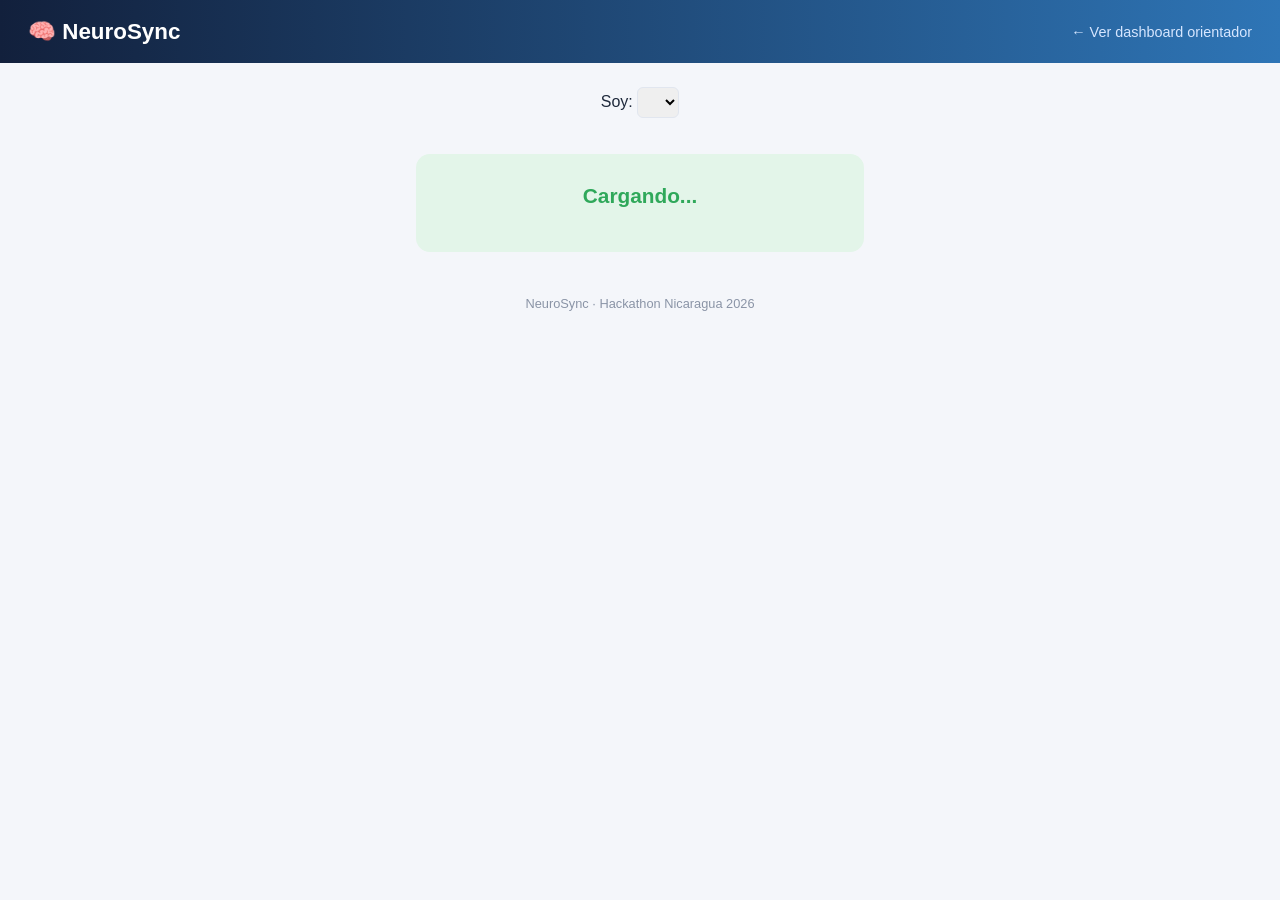
==== app_web/estudiante.html @ ca0afb2f "feat:Guia por voz en las pausas Guiadas (Web specch api) Calidad" ====
<!DOCTYPE html>
<html lang="es">
<head>
<meta charset="UTF-8">
<meta name="viewport" content="width=device-width, initial-scale=1.0">
<title>NeuroSync · Mi estado</title>
<link rel="stylesheet" href="style.css">
</head>
<body class="estudiante">
  <header>
    <h1>🧠 NeuroSync</h1>
    <a class="link-suave" href="index.html">← Ver dashboard orientador</a>
  </header>

  <main class="centrado">
    <label class="selector-label">Soy:
      <select id="usuario-select"></select>
    </label>

    <div id="estado-card" class="estado-card normal">
      <p class="estado-texto">Cargando...</p>
      <p class="estado-detalle muted"></p>
    </div>

    <div id="intervencion" class="oculto">
      <button onclick="sonidoActivado = !sonidoActivado; this.textContent = sonidoActivado ? '🔊 Sonido activado' : '🔇 Sonido silenciado';" style="background:none; border:1px solid var(--border); border-radius:6px; padding:4px 10px; font-size:11px; cursor:pointer; margin-bottom:10px;">🔊 Sonido activado</button>
      <h2>Tómate un momento 🌿</h2>
      <div class="respiracion">
        <div class="circulo"></div>
      </div>
      <p id="instruccion">Inhala...</p>
    </div>
  </main>

  <footer>NeuroSync · Hackathon Nicaragua 2026</footer>
  <script src="script.js"></script>
</body>
</html>
---- app_web/style.css ----
:root {
  --azul-oscuro: #12203c;
  --azul: #2e75b6;
  --teal: #2fbf9f;
  --gris-claro: #f4f6fa;
  --texto: #1f2a3c;
  --rojo: #d64545;
  --amarillo: #e0a80e;
  --verde: #2fa85a;
  --borde: #e1e6ef;
}

* { box-sizing: border-box; }

body {
  margin: 0;
  font-family: -apple-system, "Segoe UI", Arial, sans-serif;
  background: var(--gris-claro);
  color: var(--texto);
}

header {
  background: linear-gradient(90deg, var(--azul-oscuro), var(--azul));
  color: #fff;
  padding: 18px 28px;
  display: flex;
  align-items: center;
  justify-content: space-between;
  flex-wrap: wrap;
  gap: 8px;
}

header h1 { margin: 0; font-size: 1.4rem; }
header .subt { font-size: 0.95rem; font-weight: 400; opacity: 0.85; margin-left: 8px; }
.link-suave { color: #d6e6ff; text-decoration: none; font-size: 0.9rem; }
.link-suave:hover { text-decoration: underline; }

main {
  max-width: 900px;
  margin: 24px auto;
  padding: 0 16px;
  display: grid;
  gap: 20px;
}

.tarjeta {
  background: #fff;
  border: 1px solid var(--borde);
  border-radius: 10px;
  padding: 18px 20px;
}

.tarjeta h2 { margin-top: 0; font-size: 1.1rem; }

table { width: 100%; border-collapse: collapse; }
th, td { text-align: left; padding: 8px 10px; border-bottom: 1px solid var(--borde); font-size: 0.92rem; }
tr.fila-alerta { background: #fdeceb; }

.muted { color: #8a94a6; font-size: 0.9rem; }

.badge { padding: 3px 9px; border-radius: 12px; font-size: 0.8rem; font-weight: 600; }
.badge.normal { background: #e3f5e9; color: var(--verde); }
.badge.alerta { background: #fbe1e0; color: var(--rojo); }

.alerta-item {
  display: flex;
  justify-content: space-between;
  align-items: center;
  background: #fdeceb;
  border-left: 4px solid var(--rojo);
  padding: 10px 12px;
  border-radius: 6px;
  margin-bottom: 8px;
}
.alerta-item button {
  background: var(--azul);
  color: #fff;
  border: none;
  padding: 6px 12px;
  border-radius: 6px;
  cursor: pointer;
  font-size: 0.85rem;
}
.alerta-item button:hover { background: var(--azul-oscuro); }

#selector-usuario {
  margin-bottom: 12px;
  padding: 6px 10px;
  border-radius: 6px;
  border: 1px solid var(--borde);
}

footer {
  text-align: center;
  color: #8a94a6;
  font-size: 0.8rem;
  padding: 20px;
}

/* ---- Vista estudiante ---- */
body.estudiante main.centrado {
  max-width: 480px;
  text-align: center;
}

.selector-label { display: block; margin-bottom: 16px; }
.selector-label select { padding: 6px 10px; border-radius: 6px; border: 1px solid var(--borde); }

.estado-card {
  padding: 30px 20px;
  border-radius: 14px;
  background: #e3f5e9;
  transition: background 0.4s ease;
}
.estado-card.alerta { background: #fdeceb; }
.estado-texto { font-size: 1.3rem; font-weight: 700; margin: 0; }
.estado-card.normal .estado-texto { color: var(--verde); }
.estado-card.alerta .estado-texto { color: var(--rojo); }
.estado-detalle { margin-top: 6px; }

#intervencion { margin-top: 26px; }
#intervencion.oculto { display: none; }

.respiracion {
  display: flex;
  justify-content: center;
  align-items: center;
  height: 160px;
}
.circulo {
  width: 80px;
  height: 80px;
  border-radius: 50%;
  background: var(--teal);
  opacity: 0.85;
  animation: respirar 6s ease-in-out infinite;
}
@keyframes respirar {
  0%   { transform: scale(1);   }
  50%  { transform: scale(1.6); }
  100% { transform: scale(1);   }
}
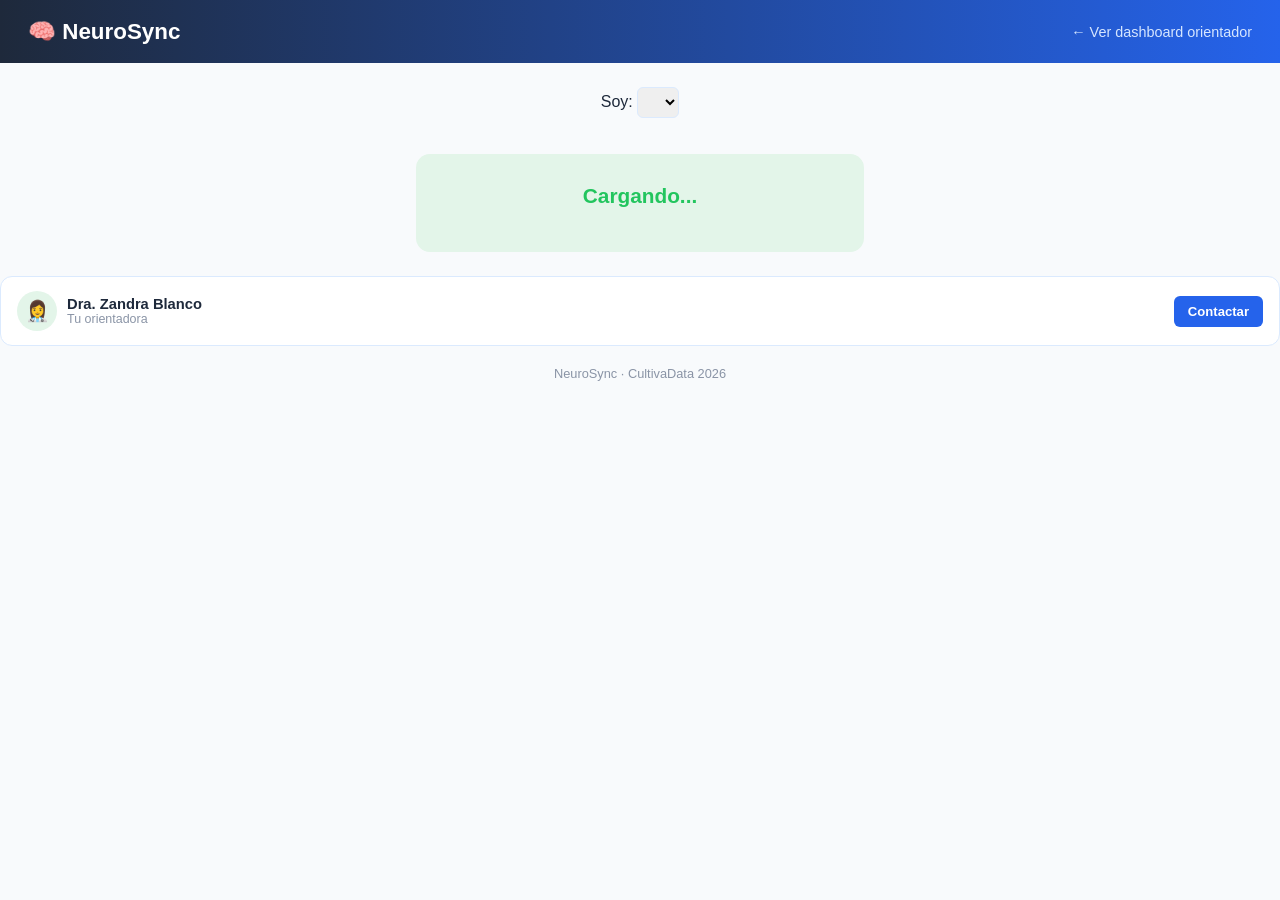
==== commit 55a61838: "feat: Tarjeta de auyuda dra. Zandra Blanco Reactiva al estado del estudiante." ====
--- a/app_web/estudiante.html
+++ b/app_web/estudiante.html
@@ -31,8 +31,18 @@
       <p id="instruccion">Inhala...</p>
     </div>
   </main>
-
-  <footer>NeuroSync · Hackathon Nicaragua 2026</footer>
+  <section id="orientador-card" class="orientador-card">
+  <div class="orientador-info">
+    <div class="orientador-avatar">👩‍⚕️</div>
+    <div>
+      <p class="orientador-nombre">Dra. Zandra Blanco</p>
+      <p class="orientador-rol muted">Tu orientadora</p>
+    </div>
+  </div>
+  <a id="btn-contactar-orientador" class="btn-contactar" href="mailto:maria.lopez@universidad.edu?subject=Quiero%20conversar">Contactar</a>
+  <p id="orientador-nota" class="orientador-nota oculto">Notamos que llevas un tiempo con señales de estrés. Si quieres, puedes escribirle directamente.</p>
+</section>
+  <footer>NeuroSync · CultivaData 2026</footer>
   <script src="script.js"></script>
 </body>
 </html>
--- a/app_web/style.css
+++ b/app_web/style.css
@@ -1,13 +1,15 @@
 :root {
-  --azul-oscuro: #12203c;
-  --azul: #2e75b6;
-  --teal: #2fbf9f;
-  --gris-claro: #f4f6fa;
-  --texto: #1f2a3c;
-  --rojo: #d64545;
-  --amarillo: #e0a80e;
-  --verde: #2fa85a;
-  --borde: #e1e6ef;
+  --azul-marca: #5ABCF9;   /* NeuroSync azul - identidad de marca */
+  --azul-oscuro: #1E293B;  /* Azul oscuro - títulos y texto principal */
+  --azul: #2563EB;         /* Azul - acción, botones, navegación */
+  --teal: #2fbf9f;         /* se mantiene para la animación de respiración */
+  --gris-claro: #F8FAFC;   /* Blanco - fondo principal */
+  --texto: #1E293B;        /* Azul oscuro - texto principal */
+  --rojo: #EF4444;         /* Alertas prioritarias */
+  --naranja: #F97316;      /* Riesgo elevado */
+  --amarillo: #FACC15;     /* Estado de observación */
+  --verde: #22C55E;        /* Estado estable */
+  --borde: #DBEAFE;        /* Azul claro - bordes y fondos suaves */
 }
 
 * { box-sizing: border-box; }
@@ -140,3 +142,42 @@
   50%  { transform: scale(1.6); }
   100% { transform: scale(1);   }
 }
+
+.orientador-card {
+  display: flex;
+  flex-wrap: wrap;
+  align-items: center;
+  justify-content: space-between;
+  gap: 12px;
+  background: #fff;
+  border: 1px solid var(--borde);
+  border-radius: 12px;
+  padding: 14px 16px;
+  margin-top: 16px;
+  transition: background 0.3s ease, border-color 0.3s ease;
+}
+.orientador-card.destacada {
+  background: #eef5ff;
+  border-color: var(--azul);
+}
+.orientador-info { display: flex; align-items: center; gap: 10px; }
+.orientador-avatar {
+  width: 40px; height: 40px; border-radius: 50%;
+  background: #e3f5e9; display: flex; align-items: center; justify-content: center;
+  font-size: 20px;
+}
+.orientador-nombre { margin: 0; font-weight: 600; font-size: 0.92rem; }
+.orientador-rol { margin: 0; font-size: 0.78rem; }
+.btn-contactar {
+  background: var(--azul); color: #fff; text-decoration: none;
+  padding: 8px 14px; border-radius: 6px; font-size: 0.82rem; font-weight: 600;
+  white-space: nowrap;
+}
+.btn-contactar:hover { background: var(--azul-oscuro); }
+.orientador-nota {
+  width: 100%;
+  font-size: 0.8rem;
+  color: var(--azul-oscuro);
+  margin: 8px 0 0;
+}
+.orientador-nota.oculto { display: none; }
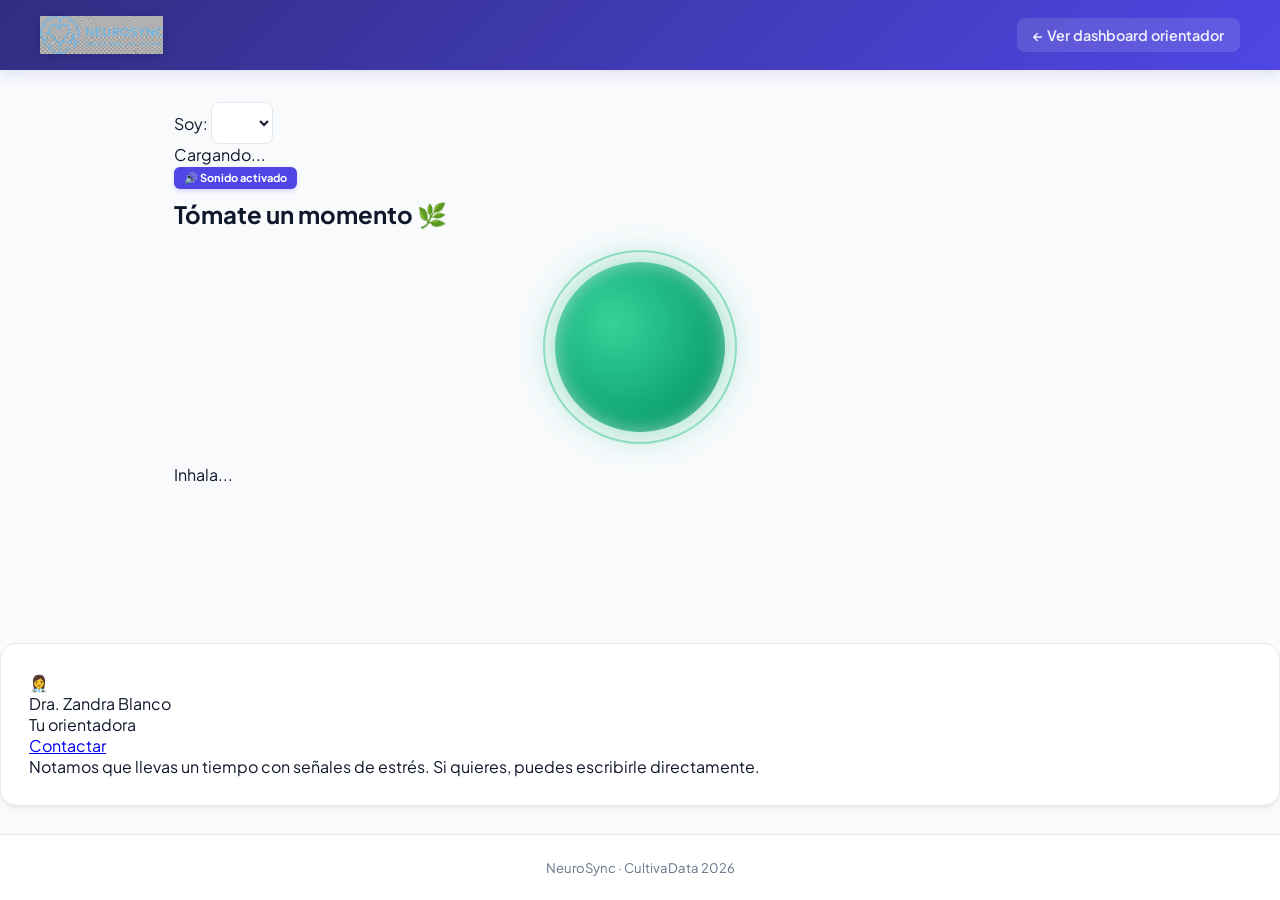
==== commit 9601bba9: "feat: parte final ya con todos los ajustes realizados" ====
--- a/app_web/estudiante.html
+++ b/app_web/estudiante.html
@@ -8,9 +8,9 @@
 </head>
 <body class="estudiante">
   <header>
-    <h1>🧠 NeuroSync</h1>
-    <a class="link-suave" href="index.html">← Ver dashboard orientador</a>
-  </header>
+  <h1><img src="logo.png" alt="NeuroSync" class="logo-img"></h1>
+  <a href="index.html" class="nav-link">← Ver dashboard orientador</a>
+</header>
 
   <main class="centrado">
     <label class="selector-label">Soy:
--- a/app_web/style.css
+++ b/app_web/style.css
@@ -1,183 +1,287 @@
+@import url('https://fonts.googleapis.com/css2?family=Plus+Jakarta+Sans:wght@400;500;600;700;800&display=swap');
+
 :root {
-  --azul-marca: #5ABCF9;   /* NeuroSync azul - identidad de marca */
-  --azul-oscuro: #1E293B;  /* Azul oscuro - títulos y texto principal */
-  --azul: #2563EB;         /* Azul - acción, botones, navegación */
-  --teal: #2fbf9f;         /* se mantiene para la animación de respiración */
-  --gris-claro: #F8FAFC;   /* Blanco - fondo principal */
-  --texto: #1E293B;        /* Azul oscuro - texto principal */
-  --rojo: #EF4444;         /* Alertas prioritarias */
-  --naranja: #F97316;      /* Riesgo elevado */
-  --amarillo: #FACC15;     /* Estado de observación */
-  --verde: #22C55E;        /* Estado estable */
-  --borde: #DBEAFE;        /* Azul claro - bordes y fondos suaves */
-}
-
-* { box-sizing: border-box; }
+  --primary: #4F46E5;
+  --primary-hover: #4338CA;
+  --calm: #10B981;
+  --calm-dark: #059669;
+  --alert-red: #EF4444;
+  --alert-dark: #DC2626;
+  --bg-slate: #F8FAFC;
+  --surface: #FFFFFF;
+  --text-main: #0F172A;
+  --text-muted: #64748B;
+  --border-subtle: #E2E8F0;
+  --radius-card: 16px;
+  --radius-sm: 8px;
+  --shadow-card: 0 4px 6px -1px rgba(0, 0, 0, 0.05), 0 2px 4px -2px rgba(0, 0, 0, 0.05);
+}
+
+* {
+  margin: 0;
+  padding: 0;
+  box-sizing: border-box;
+  font-family: 'Plus Jakarta Sans', sans-serif;
+}
 
 body {
-  margin: 0;
-  font-family: -apple-system, "Segoe UI", Arial, sans-serif;
-  background: var(--gris-claro);
-  color: var(--texto);
-}
-
-header {
-  background: linear-gradient(90deg, var(--azul-oscuro), var(--azul));
-  color: #fff;
-  padding: 18px 28px;
-  display: flex;
-  align-items: center;
+  background-color: var(--bg-slate);
+  color: var(--text-main);
+  min-height: 100vh;
+  display: flex;
+  flex-direction: column;
+}
+
+/* Encabezado */
+header, .navbar {
+  background: linear-gradient(135deg, #312E81 0%, #4F46E5 100%);
+  color: white;
+  padding: 1rem 2.5rem;
+  display: flex;
   justify-content: space-between;
-  flex-wrap: wrap;
-  gap: 8px;
-}
-
-header h1 { margin: 0; font-size: 1.4rem; }
-header .subt { font-size: 0.95rem; font-weight: 400; opacity: 0.85; margin-left: 8px; }
-.link-suave { color: #d6e6ff; text-decoration: none; font-size: 0.9rem; }
-.link-suave:hover { text-decoration: underline; }
-
-main {
-  max-width: 900px;
-  margin: 24px auto;
-  padding: 0 16px;
-  display: grid;
-  gap: 20px;
-}
-
-.tarjeta {
-  background: #fff;
-  border: 1px solid var(--borde);
-  border-radius: 10px;
-  padding: 18px 20px;
-}
-
-.tarjeta h2 { margin-top: 0; font-size: 1.1rem; }
-
-table { width: 100%; border-collapse: collapse; }
-th, td { text-align: left; padding: 8px 10px; border-bottom: 1px solid var(--borde); font-size: 0.92rem; }
-tr.fila-alerta { background: #fdeceb; }
-
-.muted { color: #8a94a6; font-size: 0.9rem; }
-
-.badge { padding: 3px 9px; border-radius: 12px; font-size: 0.8rem; font-weight: 600; }
-.badge.normal { background: #e3f5e9; color: var(--verde); }
-.badge.alerta { background: #fbe1e0; color: var(--rojo); }
-
-.alerta-item {
-  display: flex;
+  align-items: center;
+  box-shadow: 0 4px 12px rgba(79, 70, 229, 0.15);
+}
+
+header h1, .brand-title {
+  font-size: 1.35rem;
+  font-weight: 700;
+  display: flex;
+  align-items: center;
+  gap: 0.5rem;
+}
+
+header a, .nav-link {
+  color: rgba(255, 255, 255, 0.9);
+  text-decoration: none;
+  font-size: 0.9rem;
+  font-weight: 600;
+  padding: 0.5rem 1rem;
+  border-radius: var(--radius-sm);
+  background: rgba(255, 255, 255, 0.12);
+  backdrop-filter: blur(8px);
+  transition: all 0.2s ease;
+}
+
+header a:hover, .nav-link:hover {
+  background: rgba(255, 255, 255, 0.22);
+  transform: translateY(-1px);
+}
+
+/* Contenedor principal */
+main, .container {
+  width: 100%;
+  max-width: 980px;
+  margin: 2rem auto;
+  padding: 0 1.5rem;
+  flex: 1;
+}
+
+/* Tarjetas y Contenedores */
+.card, section, div[id*="contenedor"], #card-estudiante {
+  background: var(--surface);
+  border: 1px solid var(--border-subtle);
+  border-radius: var(--radius-card);
+  padding: 1.75rem;
+  margin-bottom: 1.75rem;
+  box-shadow: var(--shadow-card);
+}
+
+/* Selector de Estudiante */
+select, #selector-usuario, #select-usuario {
+  padding: 0.6rem 1.25rem;
+  border-radius: var(--radius-sm);
+  border: 1.5px solid var(--border-subtle);
+  background-color: white;
+  font-size: 0.95rem;
+  font-weight: 600;
+  color: var(--text-main);
+  outline: none;
+  cursor: pointer;
+  transition: border-color 0.2s;
+}
+
+select:focus {
+  border-color: var(--primary);
+  box-shadow: 0 0 0 3px rgba(79, 70, 229, 0.15);
+}
+
+/* ==========================================================
+   ANIMACIÓN DE CRISIS / ALERTA AGUDA (VISTA ESTUDIANTE Y DASHBOARD)
+   ========================================================== */
+#alerta, .alerta-activa, .alerta-crisis, div[id*="alerta"]:not(:empty) {
+  background: linear-gradient(135deg, #FEF2F2 0%, #FEE2E2 100%) !important;
+  border: 2px solid var(--alert-red) !important;
+  border-radius: 14px !important;
+  padding: 1.5rem !important;
+  margin: 1.5rem auto !important;
+  text-align: center;
+  position: relative;
+  overflow: hidden;
+  animation: pulso-crisis 1.6s infinite alternate ease-in-out, sacudida-leve 4s infinite ease-in-out;
+}
+
+/* Efecto de resplandor expansivo de emergencia */
+@keyframes pulso-crisis {
+  0% {
+    box-shadow: 0 0 0 0 rgba(239, 68, 68, 0.4), 0 4px 12px rgba(239, 68, 68, 0.15);
+    border-color: #EF4444;
+  }
+  100% {
+    box-shadow: 0 0 24px 8px rgba(239, 68, 68, 0.25), 0 8px 24px rgba(239, 68, 68, 0.25);
+    border-color: #B91C1C;
+  }
+}
+
+@keyframes sacudida-leve {
+  0%, 92%, 100% { transform: translateY(0); }
+  94% { transform: translateY(-2px); }
+  96% { transform: translateY(2px); }
+  98% { transform: translateY(-1px); }
+}
+
+#alerta h2, #alerta h3, .alerta-activa h3 {
+  color: #991B1B !important;
+  font-weight: 800 !important;
+  font-size: 1.25rem !important;
+  letter-spacing: -0.01em;
+  margin-bottom: 0.35rem;
+}
+
+#alerta p, .alerta-activa p {
+  color: #B91C1C !important;
+  font-weight: 600;
+}
+
+/* ==========================================================
+   CÍRCULO DE RESPIRACIÓN GUIADA (ANIMADO TIPO GIF/ORBE)
+   ========================================================== */
+#circulo, .circulo, #circle, .circle, .circulo-respiracion {
+  display: block !important;
+  width: 170px !important;
+  height: 170px !important;
+  border-radius: 50% !important;
+  margin: 2rem auto !important;
+  background: radial-gradient(circle at 35% 35%, #34D399, #059669 85%) !important;
+  box-shadow: 0 0 35px rgba(16, 185, 129, 0.45), inset 0 0 20px rgba(255, 255, 255, 0.5) !important;
+  /* Transición fluida cuando JavaScript altera la escala */
+  transition: transform 4s cubic-bezier(0.4, 0, 0.2, 1), box-shadow 4s ease !important;
+  position: relative;
+}
+
+/* Onda expansiva continua que simula respiración orgánica */
+#circulo::after, .circulo::after {
+  content: "";
+  position: absolute;
+  top: -12px;
+  left: -12px;
+  right: -12px;
+  bottom: -12px;
+  border-radius: 50%;
+  border: 2px solid rgba(16, 185, 129, 0.4);
+  animation: onda-respiratoria 3s infinite ease-out;
+}
+
+@keyframes onda-respiratoria {
+  0% { transform: scale(0.95); opacity: 0.8; }
+  100% { transform: scale(1.3); opacity: 0; }
+}
+
+/* ==========================================================
+   TARJETA DEL ORIENTADOR Y BOTÓN DE CONTACTO
+   ========================================================== */
+#orientador, .orientador, div[id*="orientador"] {
+  display: flex;
+  align-items: center;
   justify-content: space-between;
-  align-items: center;
-  background: #fdeceb;
-  border-left: 4px solid var(--rojo);
-  padding: 10px 12px;
-  border-radius: 6px;
-  margin-bottom: 8px;
-}
-.alerta-item button {
-  background: var(--azul);
-  color: #fff;
+  background: white;
+  border: 1px solid var(--border-subtle);
+  border-radius: var(--radius-card);
+  padding: 1.25rem 1.75rem;
+  margin-top: 2rem;
+  box-shadow: var(--shadow-card);
+}
+
+button, .btn, a#btn-contacto, a[id*="contacto"], .btn-contacto {
+  background: var(--primary) !important;
+  color: white !important;
+  text-decoration: none !important;
   border: none;
-  padding: 6px 12px;
-  border-radius: 6px;
+  border-radius: var(--radius-sm);
+  padding: 0.65rem 1.4rem;
+  font-size: 0.9rem;
+  font-weight: 700;
+  display: inline-flex;
+  align-items: center;
+  justify-content: center;
   cursor: pointer;
-  font-size: 0.85rem;
-}
-.alerta-item button:hover { background: var(--azul-oscuro); }
-
-#selector-usuario {
-  margin-bottom: 12px;
-  padding: 6px 10px;
-  border-radius: 6px;
-  border: 1px solid var(--borde);
+  box-shadow: 0 2px 4px rgba(79, 70, 229, 0.2);
+  transition: all 0.2s ease;
+}
+
+button:hover, a#btn-contacto:hover, .btn-contacto:hover {
+  background: var(--primary-hover) !important;
+  transform: translateY(-2px);
+  box-shadow: 0 6px 12px rgba(79, 70, 229, 0.3);
+}
+
+/* Tablas del orientador */
+table {
+  width: 100%;
+  border-collapse: collapse;
+}
+
+th {
+  text-align: left;
+  font-size: 0.82rem;
+  color: var(--text-muted);
+  text-transform: uppercase;
+  padding: 0.8rem 1rem;
+  border-bottom: 2px solid var(--border-subtle);
+}
+
+td {
+  padding: 1rem;
+  border-bottom: 1px solid var(--border-subtle);
+}
+
+.badge-alerta, span:contains("alerta") {
+  background: #FEE2E2;
+  color: var(--alert-red);
+  padding: 0.3rem 0.75rem;
+  border-radius: 20px;
+  font-weight: 700;
+  font-size: 0.8rem;
+  animation: pulso-crisis 1.8s infinite alternate;
+}
+
+.badge-normal {
+  background: #D1FAE5;
+  color: var(--calm-dark);
+  padding: 0.3rem 0.75rem;
+  border-radius: 20px;
+  font-weight: 700;
+  font-size: 0.8rem;
 }
 
 footer {
   text-align: center;
-  color: #8a94a6;
-  font-size: 0.8rem;
-  padding: 20px;
-}
-
-/* ---- Vista estudiante ---- */
-body.estudiante main.centrado {
-  max-width: 480px;
-  text-align: center;
-}
-
-.selector-label { display: block; margin-bottom: 16px; }
-.selector-label select { padding: 6px 10px; border-radius: 6px; border: 1px solid var(--borde); }
-
-.estado-card {
-  padding: 30px 20px;
-  border-radius: 14px;
-  background: #e3f5e9;
-  transition: background 0.4s ease;
-}
-.estado-card.alerta { background: #fdeceb; }
-.estado-texto { font-size: 1.3rem; font-weight: 700; margin: 0; }
-.estado-card.normal .estado-texto { color: var(--verde); }
-.estado-card.alerta .estado-texto { color: var(--rojo); }
-.estado-detalle { margin-top: 6px; }
-
-#intervencion { margin-top: 26px; }
-#intervencion.oculto { display: none; }
-
-.respiracion {
-  display: flex;
-  justify-content: center;
-  align-items: center;
-  height: 160px;
-}
-.circulo {
-  width: 80px;
-  height: 80px;
-  border-radius: 50%;
-  background: var(--teal);
-  opacity: 0.85;
-  animation: respirar 6s ease-in-out infinite;
-}
-@keyframes respirar {
-  0%   { transform: scale(1);   }
-  50%  { transform: scale(1.6); }
-  100% { transform: scale(1);   }
-}
-
-.orientador-card {
-  display: flex;
-  flex-wrap: wrap;
-  align-items: center;
-  justify-content: space-between;
-  gap: 12px;
-  background: #fff;
-  border: 1px solid var(--borde);
-  border-radius: 12px;
-  padding: 14px 16px;
-  margin-top: 16px;
-  transition: background 0.3s ease, border-color 0.3s ease;
-}
-.orientador-card.destacada {
-  background: #eef5ff;
-  border-color: var(--azul);
-}
-.orientador-info { display: flex; align-items: center; gap: 10px; }
-.orientador-avatar {
-  width: 40px; height: 40px; border-radius: 50%;
-  background: #e3f5e9; display: flex; align-items: center; justify-content: center;
-  font-size: 20px;
-}
-.orientador-nombre { margin: 0; font-weight: 600; font-size: 0.92rem; }
-.orientador-rol { margin: 0; font-size: 0.78rem; }
-.btn-contactar {
-  background: var(--azul); color: #fff; text-decoration: none;
-  padding: 8px 14px; border-radius: 6px; font-size: 0.82rem; font-weight: 600;
-  white-space: nowrap;
-}
-.btn-contactar:hover { background: var(--azul-oscuro); }
-.orientador-nota {
-  width: 100%;
-  font-size: 0.8rem;
-  color: var(--azul-oscuro);
-  margin: 8px 0 0;
-}
-.orientador-nota.oculto { display: none; }+  padding: 1.5rem;
+  font-size: 0.82rem;
+  color: var(--text-muted);
+  border-top: 1px solid var(--border-subtle);
+  background: white;
+}
+.logo-img {
+  height: 38px;
+  width: auto;
+  object-fit: contain;
+  vertical-align: middle;
+  filter: drop-shadow(0 2px 4px rgba(0, 0, 0, 0.15));
+}
+
+header h1, .brand-title {
+  display: flex;
+  align-items: center;
+  gap: 0.75rem;
+}
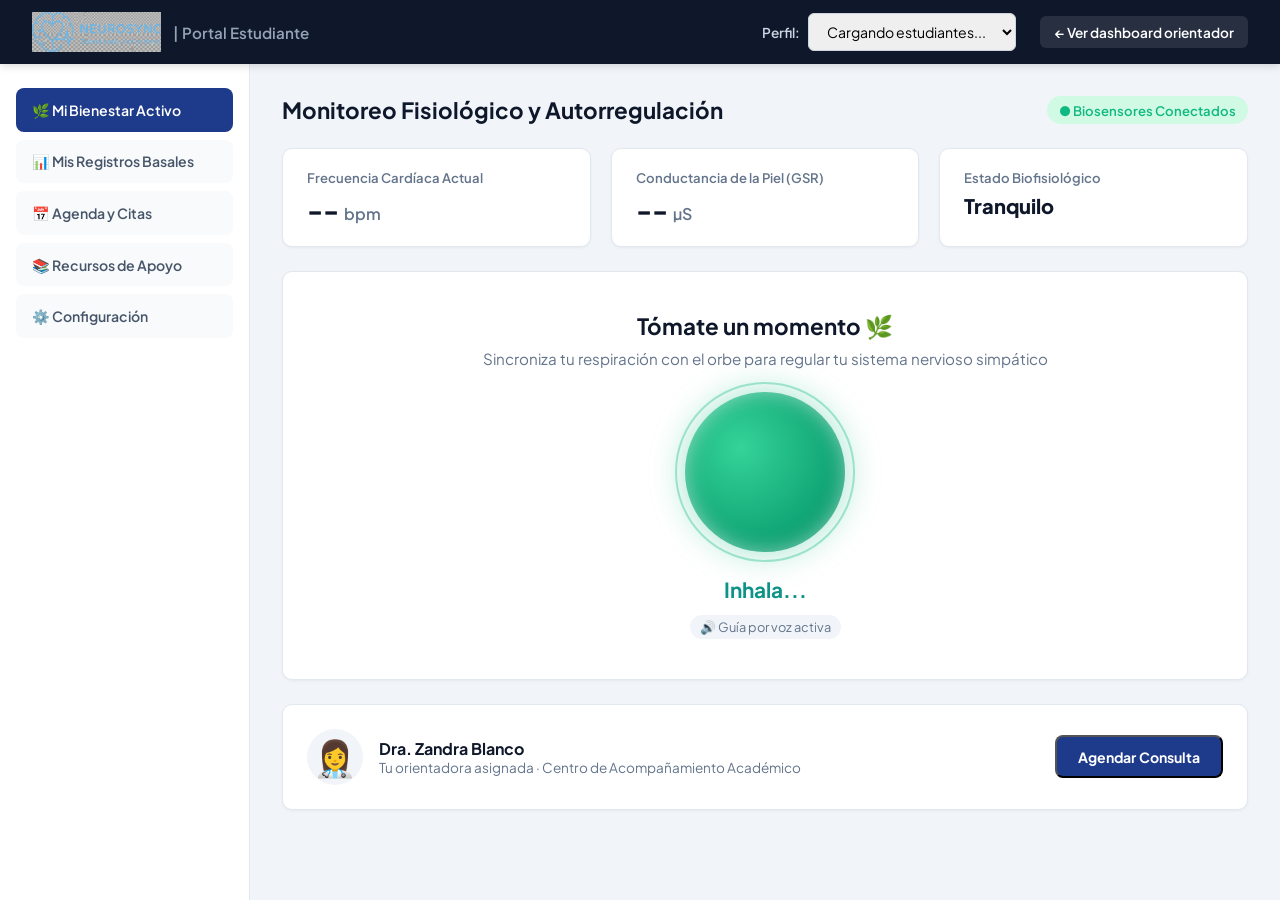
==== commit 90755405: "feat(frontend): alinear vistas orientador y estudiante con wireframes y reactividad en tiempo real" ====
--- a/app_web/estudiante.html
+++ b/app_web/estudiante.html
@@ -1,48 +1,287 @@
 <!DOCTYPE html>
 <html lang="es">
 <head>
-<meta charset="UTF-8">
-<meta name="viewport" content="width=device-width, initial-scale=1.0">
-<title>NeuroSync · Mi estado</title>
-<link rel="stylesheet" href="style.css">
+  <meta charset="UTF-8">
+  <meta name="viewport" content="width=device-width, initial-scale=1.0">
+  <title>NeuroSync | Portal del Estudiante</title>
+  <link rel="stylesheet" href="style.css">
 </head>
-<body class="estudiante">
-  <header>
-  <h1><img src="logo.png" alt="NeuroSync" class="logo-img"></h1>
-  <a href="index.html" class="nav-link">← Ver dashboard orientador</a>
-</header>
-
-  <main class="centrado">
-    <label class="selector-label">Soy:
-      <select id="usuario-select"></select>
-    </label>
-
-    <div id="estado-card" class="estado-card normal">
-      <p class="estado-texto">Cargando...</p>
-      <p class="estado-detalle muted"></p>
+<body>
+
+  <!-- Barra Superior -->
+  <header class="topbar">
+    <div class="brand-container" style="display: flex; align-items: center; gap: 12px;">
+      <img src="logo.png" alt="NeuroSync" class="logo-img">
+      <span style="font-size: 0.95rem; color: #94a3b8; font-weight: 600;">| Portal Estudiante</span>
     </div>
-
-    <div id="intervencion" class="oculto">
-      <button onclick="sonidoActivado = !sonidoActivado; this.textContent = sonidoActivado ? '🔊 Sonido activado' : '🔇 Sonido silenciado';" style="background:none; border:1px solid var(--border); border-radius:6px; padding:4px 10px; font-size:11px; cursor:pointer; margin-bottom:10px;">🔊 Sonido activado</button>
-      <h2>Tómate un momento 🌿</h2>
-      <div class="respiracion">
-        <div class="circulo"></div>
-      </div>
-      <p id="instruccion">Inhala...</p>
+    <div class="user-info">
+      <div style="display: flex; align-items: center; gap: 8px;">
+        <label for="selector-usuario" style="color: #cbd5e1; font-size: 0.85rem; font-weight: 600;">Perfil:</label>
+        <select id="selector-usuario">
+          <option value="">Cargando estudiantes...</option>
+        </select>
+      </div>
+      <a href="index.html" class="nav-link">← Ver dashboard orientador</a>
     </div>
-  </main>
-  <section id="orientador-card" class="orientador-card">
-  <div class="orientador-info">
-    <div class="orientador-avatar">👩‍⚕️</div>
-    <div>
-      <p class="orientador-nombre">Dra. Zandra Blanco</p>
-      <p class="orientador-rol muted">Tu orientadora</p>
-    </div>
+  </header>
+
+  <div class="layout">
+    <!-- Menú Lateral Completo (Wireframe Estudiante) -->
+    <aside class="sidebar">
+      <div class="sidebar-item active" onclick="mostrarPestana('bienestar', this)">🌿 Mi Bienestar Activo</div>
+      <div class="sidebar-item" onclick="mostrarPestana('registros', this)">📊 Mis Registros Basales</div>
+      <div class="sidebar-item" onclick="mostrarPestana('agenda', this)">📅 Agenda y Citas</div>
+      <div class="sidebar-item" onclick="mostrarPestana('recursos', this)">📚 Recursos de Apoyo</div>
+      <div class="sidebar-item" onclick="mostrarPestana('perfil', this)">⚙️ Configuración</div>
+    </aside>
+
+    <!-- Contenido Dinámico -->
+    <main class="content">
+
+      <!-- ================= PESTAÑA 1: BIENESTAR ACTIVO (BIOMÉTRICA) ================= -->
+      <div id="tab-bienestar" class="pestana-contenido">
+        <div class="content-header" style="margin-bottom: 1.5rem;">
+          <h2>Monitoreo Fisiológico y Autorregulación</h2>
+          <span class="status-indicator">● Biosensores Conectados</span>
+        </div>
+
+        <section class="card-row" style="grid-template-columns: repeat(3, 1fr); margin-bottom: 1.5rem;">
+          <div class="card">
+            <div class="card-title">Frecuencia Cardíaca Actual</div>
+            <div class="card-val" id="fc-valor">-- <span style="font-size: 1rem; font-weight: 600; color: #64748b;">bpm</span></div>
+          </div>
+          <div class="card">
+            <div class="card-title">Conductancia de la Piel (GSR)</div>
+            <div class="card-val" id="gsr-valor">-- <span style="font-size: 1rem; font-weight: 600; color: #64748b;">µS</span></div>
+          </div>
+          <div class="card">
+            <div class="card-title">Estado Biofisiológico</div>
+            <div class="card-val" id="estado-valor" style="font-size: 1.25rem;">Tranquilo</div>
+          </div>
+        </section>
+
+        <!-- Contenedor dinámico de alertas tempranas -->
+        <div id="alerta" style="display: none;"></div>
+
+        <!-- Orbe animado de biofeedback -->
+        <section class="box-large" style="text-align: center; padding: 2.5rem 1.5rem; margin-bottom: 1.5rem;">
+          <h3 style="font-size: 1.4rem; margin-bottom: 0.5rem;">Tómate un momento 🌿</h3>
+          <p style="color: #64748b; font-size: 0.95rem; margin-bottom: 1.5rem;">
+            Sincroniza tu respiración con el orbe para regular tu sistema nervioso simpático
+          </p>
+
+          <div id="circulo"></div>
+
+          <h4 id="instruccion-respiracion" style="font-size: 1.3rem; font-weight: 700; color: #0d9488; margin-top: 1rem;">Inhala...</h4>
+          <span id="indicador-sonido" style="display: inline-block; margin-top: 0.75rem; font-size: 0.8rem; color: #64748b; background: #f1f5f9; padding: 4px 10px; border-radius: 20px;">
+            🔊 Guía por voz activa
+          </span>
+        </section>
+
+        <section class="box-large" id="card-orientador" style="display: flex; justify-content: space-between; align-items: center;">
+          <div style="display: flex; align-items: center; gap: 1rem;">
+            <div style="font-size: 2.2rem; background: #f1f5f9; width: 56px; height: 56px; border-radius: 50%; display: flex; align-items: center; justify-content: center;">
+              👩‍⚕️
+            </div>
+            <div>
+              <h4 style="font-size: 1rem; color: #0f172a;">Dra. Zandra Blanco</h4>
+              <p style="font-size: 0.85rem; color: #64748b;">Tu orientadora asignada · Centro de Acompañamiento Académico</p>
+            </div>
+          </div>
+          <button class="btn-action" onclick="mostrarPestana('agenda', document.querySelectorAll('.sidebar-item')[2])">
+            Agendar Consulta
+          </button>
+        </section>
+      </div>
+
+      <!-- ================= PESTAÑA 2: REGISTROS BASALES ================= -->
+      <div id="tab-registros" class="pestana-contenido" style="display: none;">
+        <div class="content-header" style="margin-bottom: 1.5rem;">
+          <h2>Mis Registros y Calibración Fisiológica</h2>
+          <span class="status-indicator" style="background:#e0e7ff; color:#4338ca;">● Perfil Personal</span>
+        </div>
+
+        <section class="card-row" style="grid-template-columns: repeat(3, 1fr); margin-bottom: 1.5rem;">
+          <div class="card">
+            <div class="card-title">Línea Base Reposo (FC)</div>
+            <div class="card-val">72.4 <span style="font-size: 0.9rem; color: #64748b;">bpm</span></div>
+          </div>
+          <div class="card">
+            <div class="card-title">Conductancia Media (GSR)</div>
+            <div class="card-val">2.10 <span style="font-size: 0.9rem; color: #64748b;">µS</span></div>
+          </div>
+          <div class="card">
+            <div class="card-title">Índice de Resiliencia</div>
+            <div class="card-val" style="color: #10b981;">88%</div>
+          </div>
+        </section>
+
+        <section class="box-large">
+          <h3>Historial de Evaluaciones y Sesiones Preventivas</h3>
+          <table class="table" style="margin-top: 1rem;">
+            <thead>
+              <tr>
+                <th>Fecha / Sesión</th>
+                <th>Evento Fisiológico</th>
+                <th>Duración</th>
+                <th>Acción Aplicada</th>
+                <th>Efectividad</th>
+              </tr>
+            </thead>
+            <tbody>
+              <tr>
+                <td>04 Sep 2026 - 16:30</td>
+                <td>Pico sostenido de FC (102 bpm)</td>
+                <td>3 min</td>
+                <td>Respiración diafragmática guiada</td>
+                <td><span class="badge-normal">Ritmo estabilizado</span></td>
+              </tr>
+              <tr>
+                <td>02 Sep 2026 - 11:15</td>
+                <td>Elevación leve de GSR (3.8 µS)</td>
+                <td>1.5 min</td>
+                <td>Pausa de descompresión visual</td>
+                <td><span class="badge-normal">Resuelto</span></td>
+              </tr>
+            </tbody>
+          </table>
+        </section>
+      </div>
+
+      <!-- ================= PESTAÑA 3: AGENDA Y CITAS ================= -->
+      <div id="tab-agenda" class="pestana-contenido" style="display: none;">
+        <div class="content-header" style="margin-bottom: 1.5rem;">
+          <h2>Reserva de Citas con Especialista</h2>
+          <span class="status-indicator">● Turnos Disponibles</span>
+        </div>
+
+        <section class="box-large">
+          <h3>Solicitar Sesión de Acompañamiento Psicopedagógico</h3>
+          <p style="color: #64748b; font-size: 0.9rem; margin-bottom: 1.5rem;">
+            Coordina una sesión presencial o virtual si sientes agotamiento sostenido o sobrecarga académica.
+          </p>
+
+          <div style="display: grid; grid-template-columns: repeat(2, 1fr); gap: 1.5rem; max-width: 700px;">
+            <div>
+              <label style="font-size: 0.85rem; font-weight: 600; color: #475569;">Especialista Asignado:</label>
+              <input type="text" value="Dra. Zandra Blanco (Orientadora)" disabled style="width: 100%; padding: 10px; margin-top: 5px; border: 1px solid #cbd5e1; border-radius: 6px; background: #f8fafc;">
+            </div>
+            <div>
+              <label style="font-size: 0.85rem; font-weight: 600; color: #475569;">Modalidad:</label>
+              <select style="width: 100%; padding: 10px; margin-top: 5px; border: 1px solid #cbd5e1; border-radius: 6px;">
+                <option>Presencial (Gabinete de Orientación)</option>
+                <option>Virtual (Videollamada Institucional)</option>
+              </select>
+            </div>
+            <div>
+              <label style="font-size: 0.85rem; font-weight: 600; color: #475569;">Fecha sugerida:</label>
+              <input type="date" value="2026-09-08" style="width: 100%; padding: 10px; margin-top: 5px; border: 1px solid #cbd5e1; border-radius: 6px;">
+            </div>
+            <div>
+              <label style="font-size: 0.85rem; font-weight: 600; color: #475569;">Hora de preferencia:</label>
+              <select style="width: 100%; padding: 10px; margin-top: 5px; border: 1px solid #cbd5e1; border-radius: 6px;">
+                <option>09:00 AM - 09:45 AM</option>
+                <option>11:00 AM - 11:45 AM</option>
+                <option>02:00 PM - 02:45 PM</option>
+              </select>
+            </div>
+          </div>
+
+          <button class="btn-action" style="margin-top: 1.5rem;" onclick="alert('Solicitud enviada a la Dra. Zandra Blanco con éxito.')">
+            Confirmar Solicitud de Cita
+          </button>
+        </section>
+      </div>
+
+      <!-- ================= PESTAÑA 4: RECURSOS DE APOYO ================= -->
+      <div id="tab-recursos" class="pestana-contenido" style="display: none;">
+        <div class="content-header" style="margin-bottom: 1.5rem;">
+          <h2>Biblioteca de Recursos y Guías Adaptadas</h2>
+          <span class="status-indicator">● Material Abierto</span>
+        </div>
+
+        <section class="card-row" style="grid-template-columns: repeat(3, 1fr); margin-bottom: 1.5rem;">
+          <div class="card">
+            <div class="card-title">Guía Metodológica</div>
+            <div class="card-val" style="font-size: 1.15rem; margin-top: 4px;">Técnica Pomodoro 2.0</div>
+            <p style="font-size: 0.82rem; color: #64748b; margin-top: 8px;">Estrategia de estudio para evitar la sobreestimulación nerviosa.</p>
+          </div>
+          <div class="card">
+            <div class="card-title">Entrenamiento Somático</div>
+            <div class="card-val" style="font-size: 1.15rem; margin-top: 4px;">Relajación Jacobson</div>
+            <p style="font-size: 0.82rem; color: #64748b; margin-top: 8px;">Tensión y distensión muscular progresiva para momentos de examen.</p>
+          </div>
+          <div class="card">
+            <div class="card-title">Módulo Acústico</div>
+            <div class="card-val" style="font-size: 1.15rem; margin-top: 4px;">Frecuencias Alfa</div>
+            <p style="font-size: 0.82rem; color: #64748b; margin-top: 8px;">Paisajes sonoros a 432Hz optimizados para el enfoque sostenido.</p>
+          </div>
+        </section>
+
+        <section class="box-large">
+          <h3>Pasos Rápidos de Reseteo Fisiológico</h3>
+          <ul style="margin-left: 1.5rem; margin-top: 1rem; color: #475569; font-size: 0.92rem; line-height: 1.8;">
+            <li><strong>Regla 20-20-20:</strong> Cada 20 minutos de pantalla, enfoca la vista a un punto distante a 20 pies por 20 segundos.</li>
+            <li><strong>Descompresión postural:</strong> Suelta los hombros y alinea el cuello con la columna para permitir mejor oxigenación.</li>
+            <li><strong>Respiración diafragmática 4-4:</strong> 4 segundos de inhalación profunda por la nariz, 4 segundos de exhalación lenta.</li>
+          </ul>
+        </section>
+      </div>
+
+      <!-- ================= PESTAÑA 5: PERFIL Y CONFIGURACIÓN ================= -->
+      <div id="tab-perfil" class="pestana-contenido" style="display: none;">
+        <div class="content-header" style="margin-bottom: 1.5rem;">
+          <h2>Configuración de Cuenta y Preferencias</h2>
+          <span class="status-indicator">● Guardado Seguro</span>
+        </div>
+
+        <section class="box-large" style="max-width: 600px;">
+          <h3>Datos Personales del Alumno</h3>
+          <div style="display: flex; flex-direction: column; gap: 1rem; margin-top: 1.25rem;">
+            <div>
+              <label style="font-size: 0.85rem; font-weight: 600; color: #475569;">Institución Académica:</label>
+              <input type="text" value="Universidad Tecnológica La Salle (ULSA)" disabled style="width: 100%; padding: 10px; margin-top: 5px; border: 1px solid #cbd5e1; border-radius: 6px; background: #f8fafc;">
+            </div>
+            <div>
+              <label style="font-size: 0.85rem; font-weight: 600; color: #475569;">Guía Sensorial:</label>
+              <select style="width: 100%; padding: 10px; margin-top: 5px; border: 1px solid #cbd5e1; border-radius: 6px;">
+                <option>Voz interactiva + Estímulo visual (Predeterminado)</option>
+                <option>Solo estímulo visual discreto</option>
+                <option>Silencioso estricto</option>
+              </select>
+            </div>
+            <div>
+              <label style="font-size: 0.85rem; font-weight: 600; color: #475569;">Privacidad de Datos Biométricos:</label>
+              <p style="font-size: 0.8rem; color: #64748b; margin-top: 4px;">Tus telemetrías basales son accesibles únicamente por el orientador clínico asignado bajo confidencialidad médica institucional.</p>
+            </div>
+          </div>
+          <button class="btn-action" style="margin-top: 1.5rem;" onclick="alert('Preferencias guardadas correctamente.')">
+            Guardar Preferencias
+          </button>
+        </section>
+      </div>
+
+    </main>
   </div>
-  <a id="btn-contactar-orientador" class="btn-contactar" href="mailto:maria.lopez@universidad.edu?subject=Quiero%20conversar">Contactar</a>
-  <p id="orientador-nota" class="orientador-nota oculto">Notamos que llevas un tiempo con señales de estrés. Si quieres, puedes escribirle directamente.</p>
-</section>
-  <footer>NeuroSync · CultivaData 2026</footer>
+
+  <!-- Lógica de navegación entre pestañas -->
+  <script>
+    function mostrarPestana(idTab, elemento) {
+      document.querySelectorAll('.sidebar-item').forEach(el => el.classList.remove('active'));
+      elemento.classList.add('active');
+
+      document.querySelectorAll('.pestana-contenido').forEach(tab => {
+        tab.style.display = 'none';
+      });
+
+      const tabActiva = document.getElementById('tab-' + idTab);
+      if (tabActiva) {
+        tabActiva.style.display = 'block';
+      }
+    }
+  </script>
+
+  <!-- Script reactivo de telemetría y biosensores -->
   <script src="script.js"></script>
 </body>
-</html>
+</html>
--- a/app_web/style.css
+++ b/app_web/style.css
@@ -1,21 +1,4 @@
 @import url('https://fonts.googleapis.com/css2?family=Plus+Jakarta+Sans:wght@400;500;600;700;800&display=swap');
-
-:root {
-  --primary: #4F46E5;
-  --primary-hover: #4338CA;
-  --calm: #10B981;
-  --calm-dark: #059669;
-  --alert-red: #EF4444;
-  --alert-dark: #DC2626;
-  --bg-slate: #F8FAFC;
-  --surface: #FFFFFF;
-  --text-main: #0F172A;
-  --text-muted: #64748B;
-  --border-subtle: #E2E8F0;
-  --radius-card: 16px;
-  --radius-sm: 8px;
-  --shadow-card: 0 4px 6px -1px rgba(0, 0, 0, 0.05), 0 2px 4px -2px rgba(0, 0, 0, 0.05);
-}
 
 * {
   margin: 0;
@@ -25,160 +8,271 @@
 }
 
 body {
-  background-color: var(--bg-slate);
-  color: var(--text-main);
+  background: #f1f5f9;
+  color: #0f172a;
   min-height: 100vh;
   display: flex;
   flex-direction: column;
 }
 
-/* Encabezado */
-header, .navbar {
-  background: linear-gradient(135deg, #312E81 0%, #4F46E5 100%);
+/* Topbar idéntica al wireframe */
+.topbar {
+  height: 64px;
+  background: #0f172a;
+  color: #ffffff;
+  display: flex;
+  align-items: center;
+  justify-content: space-between;
+  padding: 0 2rem;
+  box-shadow: 0 2px 8px rgba(0, 0, 0, 0.15);
+  z-index: 10;
+}
+
+.logo-img {
+  height: 40px;
+  width: auto;
+  object-fit: contain;
+}
+
+.user-info {
+  display: flex;
+  align-items: center;
+  gap: 1.5rem;
+  font-size: 0.9rem;
+  color: #94a3b8;
+}
+
+.nav-link {
+  background: rgba(255, 255, 255, 0.1);
+  color: #ffffff;
+  padding: 0.45rem 0.9rem;
+  border-radius: 6px;
+  text-decoration: none;
+  font-weight: 600;
+  font-size: 0.85rem;
+  transition: background 0.2s;
+}
+
+.nav-link:hover {
+  background: rgba(255, 255, 255, 0.2);
+}
+
+/* Layout con barra lateral */
+.layout {
+  display: flex;
+  flex: 1;
+}
+
+.sidebar {
+  width: 250px;
+  background: #ffffff;
+  border-right: 1px solid #e2e8f0;
+  padding: 1.5rem 1rem;
+  display: flex;
+  flex-direction: column;
+  gap: 0.5rem;
+}
+
+.sidebar-item {
+  padding: 0.8rem 1rem;
+  border-radius: 8px;
+  background: #f8fafc;
+  color: #475569;
+  font-size: 0.88rem;
+  font-weight: 600;
+  cursor: pointer;
+  transition: all 0.2s ease;
+}
+
+.sidebar-item:hover {
+  background: #e2e8f0;
+  color: #0f172a;
+}
+
+.sidebar-item.active {
+  background: #1e3a8a;
+  color: #ffffff;
+}
+
+/* Área de contenido */
+.content {
+  flex: 1;
+  padding: 2rem;
+  display: flex;
+  flex-direction: column;
+  gap: 1.5rem;
+  max-width: calc(100vw - 250px);
+}
+
+.content-header {
+  display: flex;
+  justify-content: space-between;
+  align-items: center;
+}
+
+.content-header h2 {
+  font-size: 1.4rem;
+  font-weight: 700;
+  color: #0f172a;
+}
+
+.status-indicator {
+  font-size: 0.82rem;
+  font-weight: 600;
+  color: #10b981;
+  background: #d1fae5;
+  padding: 0.35rem 0.75rem;
+  border-radius: 9999px;
+}
+
+/* Fila de tarjetas KPI del wireframe */
+.card-row {
+  display: grid;
+  grid-template-columns: repeat(4, 1fr);
+  gap: 1.25rem;
+}
+
+.card {
+  background: #ffffff;
+  border: 1px solid #e2e8f0;
+  border-radius: 10px;
+  padding: 1.25rem 1.5rem;
+  box-shadow: 0 1px 3px rgba(0, 0, 0, 0.05);
+}
+
+.card-title {
+  font-size: 0.82rem;
+  font-weight: 600;
+  color: #64748b;
+  margin-bottom: 0.4rem;
+}
+
+.card-val {
+  font-size: 1.6rem;
+  font-weight: 800;
+  color: #0f172a;
+}
+
+/* Cajas principales */
+.box-large {
+  background: #ffffff;
+  border: 1px solid #e2e8f0;
+  border-radius: 10px;
+  padding: 1.5rem;
+  box-shadow: 0 1px 3px rgba(0, 0, 0, 0.05);
+}
+
+.box-large h3 {
+  font-size: 1.05rem;
+  font-weight: 700;
+  color: #0f172a;
+  margin-bottom: 1rem;
+}
+
+/* Tabla de telemetría */
+.table {
+  width: 100%;
+  border-collapse: collapse;
+}
+
+.table th, .table td {
+  border: 1px solid #e2e8f0;
+  padding: 0.85rem 1rem;
+  text-align: left;
+  font-size: 0.9rem;
+}
+
+.table th {
+  background: #f8fafc;
+  color: #475569;
+  font-weight: 700;
+  font-size: 0.82rem;
+  text-transform: uppercase;
+}
+
+.table tbody tr:hover {
+  background: #f8fafc;
+}
+
+/* Badges de alerta y estado */
+.badge-alerta {
+  background: #fee2e2;
+  color: #dc2626;
+  padding: 0.25rem 0.65rem;
+  border-radius: 9999px;
+  font-weight: 700;
+  font-size: 0.78rem;
+  display: inline-block;
+}
+
+.badge-normal {
+  background: #d1fae5;
+  color: #059669;
+  padding: 0.25rem 0.65rem;
+  border-radius: 9999px;
+  font-weight: 700;
+  font-size: 0.78rem;
+  display: inline-block;
+}
+
+/* Alertas activas dinámicas */
+.item-alerta {
+  background: #fef2f2;
+  border: 1px solid #fca5a5;
+  border-left: 4px solid #ef4444;
+  padding: 1rem 1.25rem;
+  border-radius: 6px;
+  display: flex;
+  justify-content: space-between;
+  align-items: center;
+  margin-bottom: 0.75rem;
+}
+
+.btn-atender {
+  background: #1e3a8a;
   color: white;
-  padding: 1rem 2.5rem;
-  display: flex;
-  justify-content: space-between;
-  align-items: center;
-  box-shadow: 0 4px 12px rgba(79, 70, 229, 0.15);
-}
-
-header h1, .brand-title {
-  font-size: 1.35rem;
-  font-weight: 700;
-  display: flex;
-  align-items: center;
-  gap: 0.5rem;
-}
-
-header a, .nav-link {
-  color: rgba(255, 255, 255, 0.9);
-  text-decoration: none;
-  font-size: 0.9rem;
-  font-weight: 600;
+  border: none;
   padding: 0.5rem 1rem;
-  border-radius: var(--radius-sm);
-  background: rgba(255, 255, 255, 0.12);
-  backdrop-filter: blur(8px);
-  transition: all 0.2s ease;
-}
-
-header a:hover, .nav-link:hover {
-  background: rgba(255, 255, 255, 0.22);
-  transform: translateY(-1px);
-}
-
-/* Contenedor principal */
-main, .container {
-  width: 100%;
-  max-width: 980px;
-  margin: 2rem auto;
-  padding: 0 1.5rem;
-  flex: 1;
-}
-
-/* Tarjetas y Contenedores */
-.card, section, div[id*="contenedor"], #card-estudiante {
-  background: var(--surface);
-  border: 1px solid var(--border-subtle);
-  border-radius: var(--radius-card);
-  padding: 1.75rem;
-  margin-bottom: 1.75rem;
-  box-shadow: var(--shadow-card);
-}
-
-/* Selector de Estudiante */
-select, #selector-usuario, #select-usuario {
-  padding: 0.6rem 1.25rem;
-  border-radius: var(--radius-sm);
-  border: 1.5px solid var(--border-subtle);
-  background-color: white;
-  font-size: 0.95rem;
-  font-weight: 600;
-  color: var(--text-main);
+  border-radius: 6px;
+  font-size: 0.85rem;
+  font-weight: 600;
+  cursor: pointer;
+  transition: background 0.2s;
+}
+
+.btn-atender:hover {
+  background: #1e40af;
+}
+
+select {
+  padding: 0.5rem 0.85rem;
+  border: 1px solid #cbd5e1;
+  border-radius: 6px;
   outline: none;
-  cursor: pointer;
-  transition: border-color 0.2s;
-}
-
-select:focus {
-  border-color: var(--primary);
-  box-shadow: 0 0 0 3px rgba(79, 70, 229, 0.15);
-}
-
-/* ==========================================================
-   ANIMACIÓN DE CRISIS / ALERTA AGUDA (VISTA ESTUDIANTE Y DASHBOARD)
-   ========================================================== */
-#alerta, .alerta-activa, .alerta-crisis, div[id*="alerta"]:not(:empty) {
-  background: linear-gradient(135deg, #FEF2F2 0%, #FEE2E2 100%) !important;
-  border: 2px solid var(--alert-red) !important;
-  border-radius: 14px !important;
-  padding: 1.5rem !important;
-  margin: 1.5rem auto !important;
-  text-align: center;
+  font-size: 0.88rem;
+}
+
+/* Orbe de respiración tridimensional */
+#circulo {
+  width: 160px;
+  height: 160px;
+  border-radius: 50%;
+  margin: 1.5rem auto;
+  background: radial-gradient(circle at 35% 35%, #34d399, #059669 85%);
+  box-shadow: 0 0 35px rgba(16, 185, 129, 0.4), inset 0 0 20px rgba(255, 255, 255, 0.5);
+  transition: transform 4s cubic-bezier(0.4, 0, 0.2, 1);
   position: relative;
-  overflow: hidden;
-  animation: pulso-crisis 1.6s infinite alternate ease-in-out, sacudida-leve 4s infinite ease-in-out;
-}
-
-/* Efecto de resplandor expansivo de emergencia */
-@keyframes pulso-crisis {
-  0% {
-    box-shadow: 0 0 0 0 rgba(239, 68, 68, 0.4), 0 4px 12px rgba(239, 68, 68, 0.15);
-    border-color: #EF4444;
-  }
-  100% {
-    box-shadow: 0 0 24px 8px rgba(239, 68, 68, 0.25), 0 8px 24px rgba(239, 68, 68, 0.25);
-    border-color: #B91C1C;
-  }
-}
-
-@keyframes sacudida-leve {
-  0%, 92%, 100% { transform: translateY(0); }
-  94% { transform: translateY(-2px); }
-  96% { transform: translateY(2px); }
-  98% { transform: translateY(-1px); }
-}
-
-#alerta h2, #alerta h3, .alerta-activa h3 {
-  color: #991B1B !important;
-  font-weight: 800 !important;
-  font-size: 1.25rem !important;
-  letter-spacing: -0.01em;
-  margin-bottom: 0.35rem;
-}
-
-#alerta p, .alerta-activa p {
-  color: #B91C1C !important;
-  font-weight: 600;
-}
-
-/* ==========================================================
-   CÍRCULO DE RESPIRACIÓN GUIADA (ANIMADO TIPO GIF/ORBE)
-   ========================================================== */
-#circulo, .circulo, #circle, .circle, .circulo-respiracion {
-  display: block !important;
-  width: 170px !important;
-  height: 170px !important;
-  border-radius: 50% !important;
-  margin: 2rem auto !important;
-  background: radial-gradient(circle at 35% 35%, #34D399, #059669 85%) !important;
-  box-shadow: 0 0 35px rgba(16, 185, 129, 0.45), inset 0 0 20px rgba(255, 255, 255, 0.5) !important;
-  /* Transición fluida cuando JavaScript altera la escala */
-  transition: transform 4s cubic-bezier(0.4, 0, 0.2, 1), box-shadow 4s ease !important;
-  position: relative;
-}
-
-/* Onda expansiva continua que simula respiración orgánica */
-#circulo::after, .circulo::after {
+}
+
+#circulo::after {
   content: "";
   position: absolute;
-  top: -12px;
-  left: -12px;
-  right: -12px;
-  bottom: -12px;
+  top: -10px;
+  left: -10px;
+  right: -10px;
+  bottom: -10px;
   border-radius: 50%;
-  border: 2px solid rgba(16, 185, 129, 0.4);
+  border: 2px solid rgba(16, 185, 129, 0.35);
   animation: onda-respiratoria 3s infinite ease-out;
 }
 
@@ -187,101 +281,18 @@
   100% { transform: scale(1.3); opacity: 0; }
 }
 
-/* ==========================================================
-   TARJETA DEL ORIENTADOR Y BOTÓN DE CONTACTO
-   ========================================================== */
-#orientador, .orientador, div[id*="orientador"] {
-  display: flex;
-  align-items: center;
-  justify-content: space-between;
-  background: white;
-  border: 1px solid var(--border-subtle);
-  border-radius: var(--radius-card);
-  padding: 1.25rem 1.75rem;
-  margin-top: 2rem;
-  box-shadow: var(--shadow-card);
-}
-
-button, .btn, a#btn-contacto, a[id*="contacto"], .btn-contacto {
-  background: var(--primary) !important;
-  color: white !important;
-  text-decoration: none !important;
-  border: none;
-  border-radius: var(--radius-sm);
-  padding: 0.65rem 1.4rem;
-  font-size: 0.9rem;
-  font-weight: 700;
-  display: inline-flex;
-  align-items: center;
-  justify-content: center;
-  cursor: pointer;
-  box-shadow: 0 2px 4px rgba(79, 70, 229, 0.2);
+.btn-action {
+  background: #1e3a8a;
+  color: #ffffff;
+  padding: 0.65rem 1.3rem;
+  border-radius: 8px;
+  font-weight: 700;
+  font-size: 0.88rem;
+  display: inline-block;
   transition: all 0.2s ease;
 }
 
-button:hover, a#btn-contacto:hover, .btn-contacto:hover {
-  background: var(--primary-hover) !important;
-  transform: translateY(-2px);
-  box-shadow: 0 6px 12px rgba(79, 70, 229, 0.3);
-}
-
-/* Tablas del orientador */
-table {
-  width: 100%;
-  border-collapse: collapse;
-}
-
-th {
-  text-align: left;
-  font-size: 0.82rem;
-  color: var(--text-muted);
-  text-transform: uppercase;
-  padding: 0.8rem 1rem;
-  border-bottom: 2px solid var(--border-subtle);
-}
-
-td {
-  padding: 1rem;
-  border-bottom: 1px solid var(--border-subtle);
-}
-
-.badge-alerta, span:contains("alerta") {
-  background: #FEE2E2;
-  color: var(--alert-red);
-  padding: 0.3rem 0.75rem;
-  border-radius: 20px;
-  font-weight: 700;
-  font-size: 0.8rem;
-  animation: pulso-crisis 1.8s infinite alternate;
-}
-
-.badge-normal {
-  background: #D1FAE5;
-  color: var(--calm-dark);
-  padding: 0.3rem 0.75rem;
-  border-radius: 20px;
-  font-weight: 700;
-  font-size: 0.8rem;
-}
-
-footer {
-  text-align: center;
-  padding: 1.5rem;
-  font-size: 0.82rem;
-  color: var(--text-muted);
-  border-top: 1px solid var(--border-subtle);
-  background: white;
-}
-.logo-img {
-  height: 38px;
-  width: auto;
-  object-fit: contain;
-  vertical-align: middle;
-  filter: drop-shadow(0 2px 4px rgba(0, 0, 0, 0.15));
-}
-
-header h1, .brand-title {
-  display: flex;
-  align-items: center;
-  gap: 0.75rem;
+.btn-action:hover {
+  background: #1e40af;
+  transform: translateY(-1px);
 }
